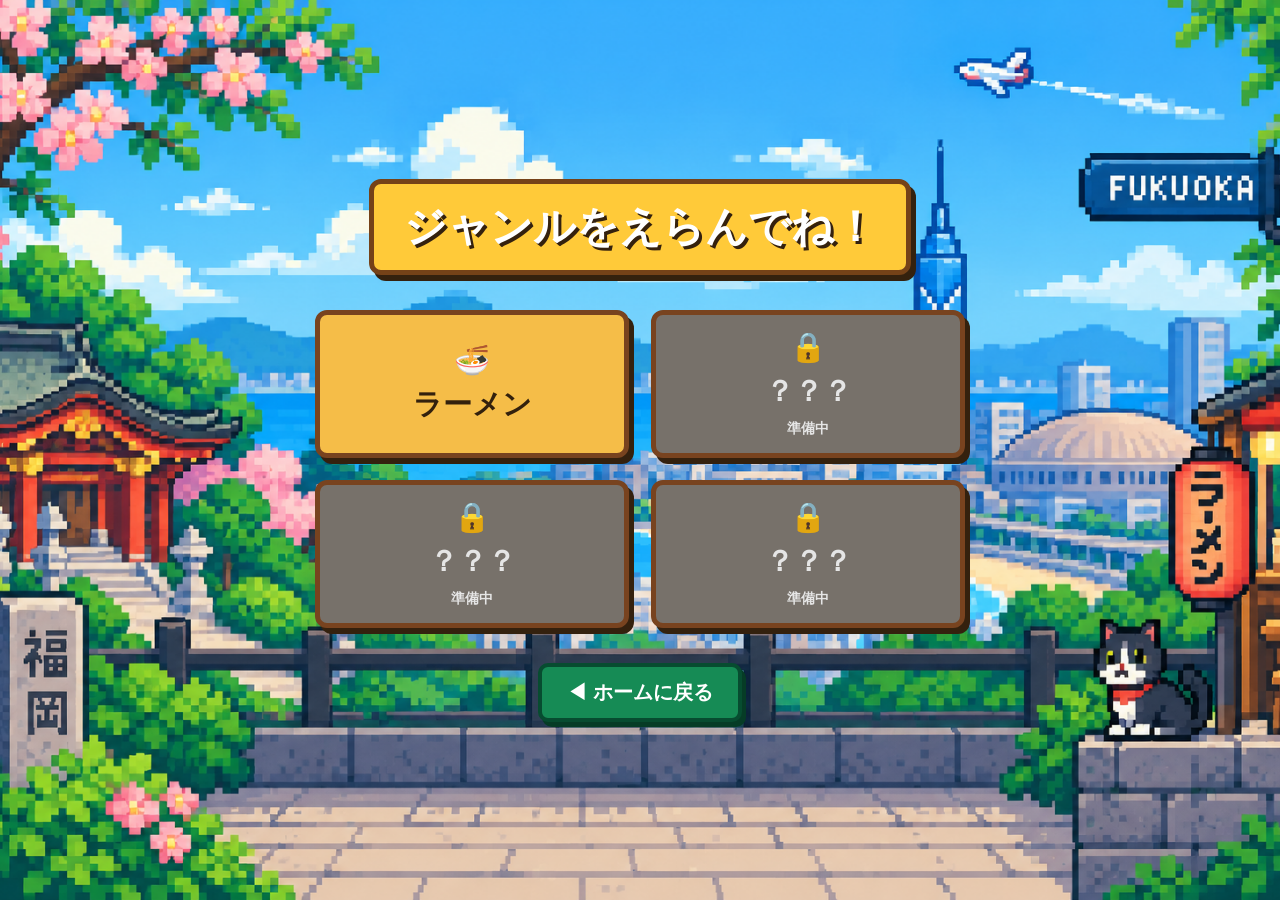
==== genre-select.html @ 771b862d "あ" ====
<!DOCTYPE html>
<html lang="ja">
<head>
  <meta charset="UTF-8">

  <!-- スマホでも画面サイズに合わせて表示する -->
  <meta name="viewport" content="width=device-width, initial-scale=1.0">

  <title>ジャンル選択 | 福岡コレクション</title>

  <style>
    /* すべての要素のサイズ計算を統一する */
    * {
      box-sizing: border-box;
    }

    /* 画面全体の背景 */
    body {
      margin: 0;
      min-height: 100vh;
      font-family: sans-serif;
      color: white;

      /* 元のステージ選択画面で使った背景画像 */
      background-image: url("images/stage-background.png");
      background-size: cover;
      background-position: center;
      background-repeat: no-repeat;
    }

    /* タイトルやボタンを中央に並べる */
    .container {
      min-height: 100vh;
      padding: 30px 15px;

      display: flex;
      flex-direction: column;
      align-items: center;
      justify-content: center;
      gap: 35px;
    }

    /* ジャンル選択のタイトル */
    .title {
      padding: 15px 30px;
      background: #ffca39;
      border: 5px solid #754218;
      border-radius: 12px;
      box-shadow: 5px 6px 0 #34210e;

      color: #ffffff;
      font-size: clamp(25px, 5vw, 42px);
      font-weight: bold;
      text-shadow: 3px 3px #34210e;
      text-align: center;
    }

    /* ジャンルボタンを2列に並べる */
    .genre-list {
      width: min(100%, 650px);
      display: grid;
      grid-template-columns: repeat(2, minmax(0, 1fr));
      gap: 22px;
    }

    /* ジャンルボタンの基本デザイン */
    .genre-button {
      min-height: 140px;
      padding: 15px;

      display: flex;
      flex-direction: column;
      align-items: center;
      justify-content: center;
      gap: 8px;

      background: #f5bd48;
      border: 5px solid #78431f;
      border-radius: 12px;
      box-shadow: 5px 6px 0 #34210e;

      color: #33210d;
      font-size: clamp(20px, 4vw, 29px);
      font-weight: bold;
      text-decoration: none;
      text-align: center;
    }

    /* ラーメンボタンを押したときの動き */
    .genre-button.available:active {
      transform: translateY(4px);
      box-shadow: 1px 2px 0 #34210e;
    }

    /* まだ遊べないジャンルのデザイン */
    .genre-button.locked {
      background: #77716a;
      color: #e5e5e5;
      cursor: not-allowed;
    }

    /* 準備中の文字 */
    .small-text {
      font-size: 14px;
    }

    /* ホームに戻るボタン */
    .back-button {
      padding: 12px 25px;
      background: #168b55;
      border: 4px solid #074c30;
      border-radius: 10px;
      box-shadow: 4px 5px 0 #063c26;

      color: white;
      font-size: 20px;
      font-weight: bold;
      text-decoration: none;
    }

    /* スマホで見やすいように調整する */
    @media (max-width: 480px) {
      .container {
        gap: 25px;
      }

      .genre-list {
        gap: 12px;
      }

      .genre-button {
        min-height: 115px;
      }
    }
  </style>
</head>

<body>

  <!-- ジャンル選択画面 -->
  <main class="container">

    <!-- タイトル -->
    <div class="title">
      ジャンルをえらんでね！
    </div>

    <!-- ジャンル選択ボタン一覧 -->
    <div class="genre-list">

      <!-- ラーメンを押すとエリア選択へ -->
      <a href="ramen-area.html"
         class="genre-button available">
        <span>🍜</span>
        <span>ラーメン</span>
      </a>

      <!-- 今後追加するジャンル -->
      <div class="genre-button locked">
        <span>🔒</span>
        <span>？？？</span>
        <span class="small-text">準備中</span>
      </div>

      <div class="genre-button locked">
        <span>🔒</span>
        <span>？？？</span>
        <span class="small-text">準備中</span>
      </div>

      <div class="genre-button locked">
        <span>🔒</span>
        <span>？？？</span>
        <span class="small-text">準備中</span>
      </div>

    </div>

    <!-- ホーム画面に戻る -->
    <a href="index.html" class="back-button">
      ◀ ホームに戻る
    </a>

  </main>

</body>
</html>
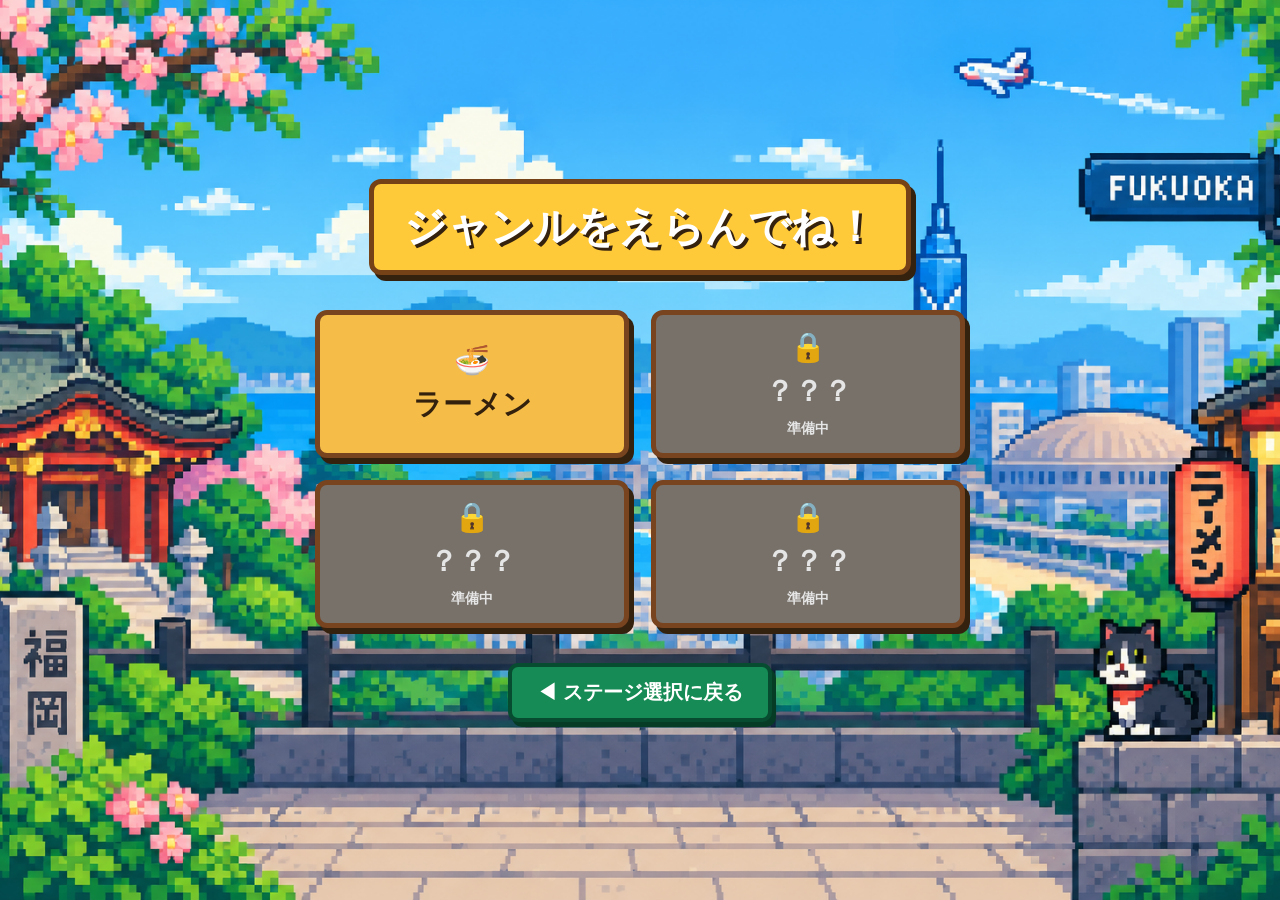
==== commit 8a96e452: "a" ====
--- a/genre-select.html
+++ b/genre-select.html
@@ -177,10 +177,10 @@
 
     </div>
 
-    <!-- ホーム画面に戻る -->
-    <a href="index.html" class="back-button">
-      ◀ ホームに戻る
-    </a>
+    <!-- ステージ選択画面へ戻る -->
+<a href="stage-select.html" class="back-button">
+  ◀ ステージ選択に戻る
+</a>
 
   </main>
 
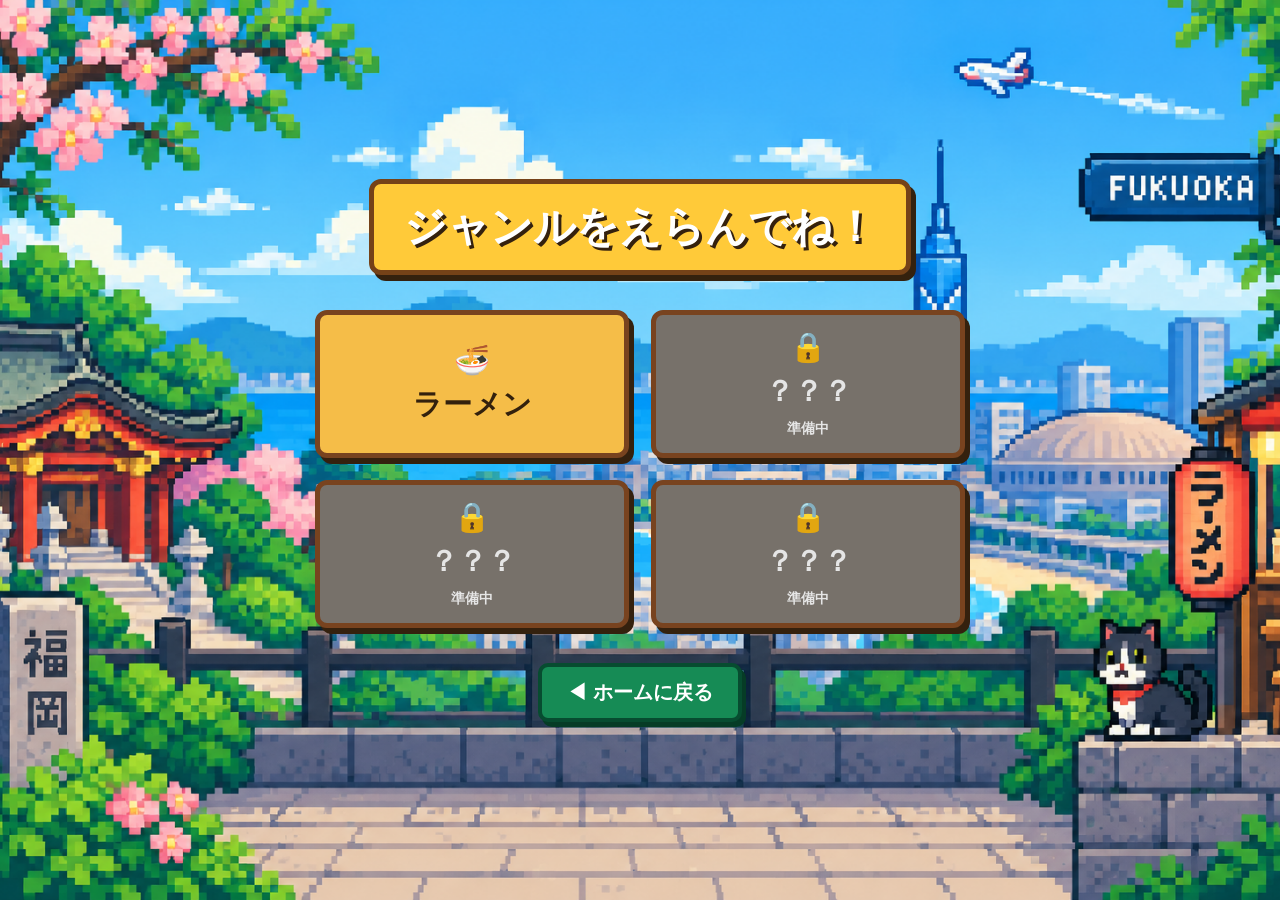
==== commit 5635a33d: "あ" ====
--- a/genre-select.html
+++ b/genre-select.html
@@ -177,9 +177,9 @@
 
     </div>
 
-    <!-- ステージ選択画面へ戻る -->
-<a href="stage-select.html" class="back-button">
-  ◀ ステージ選択に戻る
+   <!-- ホーム画面に戻るボタン -->
+<a href="index.html" class="back-button">
+  ◀ ホームに戻る
 </a>
 
   </main>
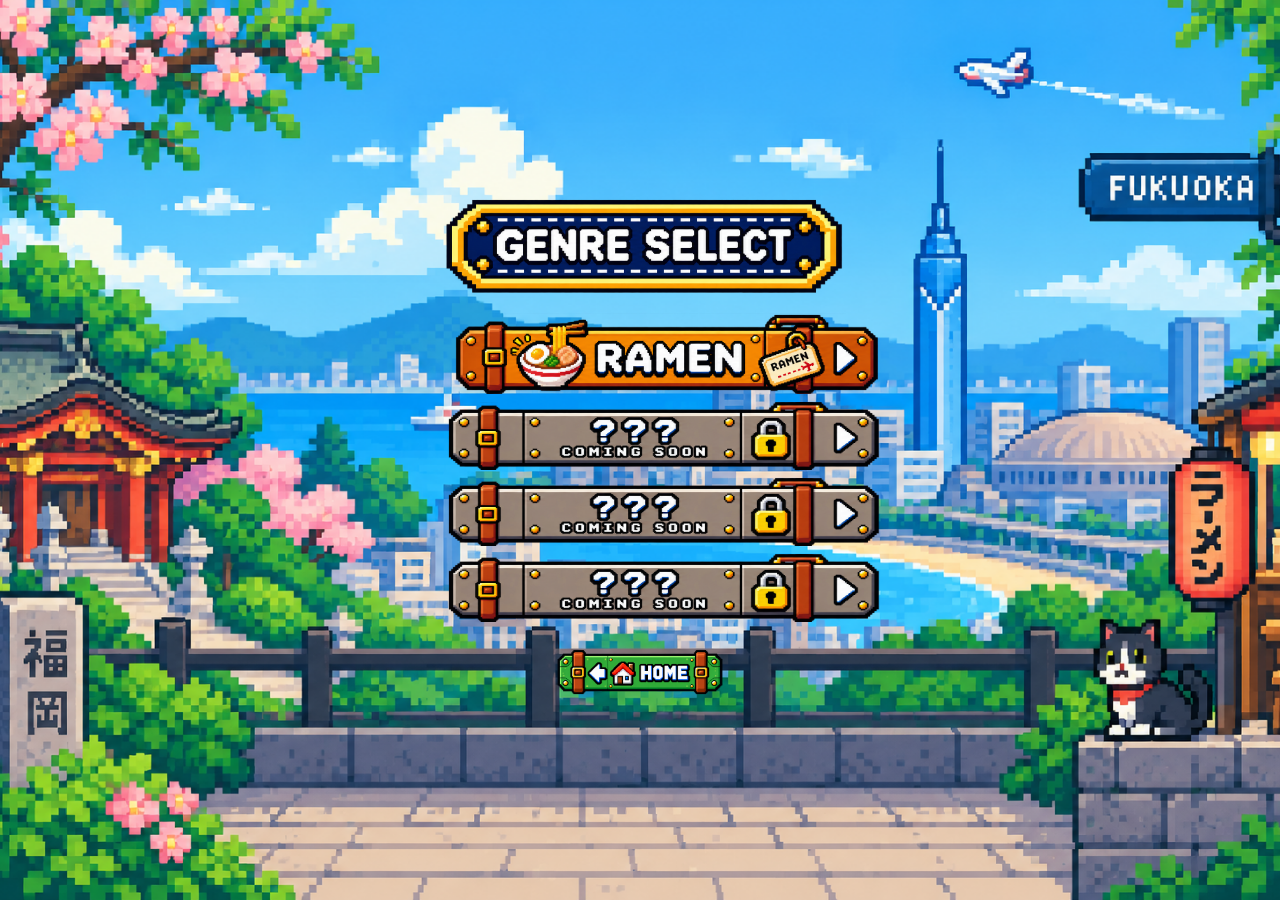
==== commit 5a7c16c2: "a" ====
--- a/genre-select.html
+++ b/genre-select.html
@@ -4,183 +4,198 @@
 <head>
   <meta charset="UTF-8">
 
-  <!-- スマホでも画面サイズに合わせて表示する -->
+  <!-- スマホ対応 -->
   <meta name="viewport" content="width=device-width, initial-scale=1.0">
 
   <title>ジャンル選択 | 福岡コレクション</title>
 
   <style>
-    /* すべての要素のサイズ計算を統一する */
+
+    /* サイズ計算の基本設定 */
     * {
       box-sizing: border-box;
     }
 
-    /* 画面全体の背景 */
+    /* 背景画像：今までの背景をそのまま使用 */
     body {
       margin: 0;
       min-height: 100vh;
       font-family: sans-serif;
-      color: white;
-
-      /* 元のステージ選択画面で使った背景画像 */
+
       background-image: url("images/stage-background.png");
       background-size: cover;
       background-position: center;
       background-repeat: no-repeat;
-    }
-
-    /* タイトルやボタンを中央に並べる */
+      background-attachment: fixed;
+    }
+
+    /* 画面全体の配置 */
     .container {
       min-height: 100vh;
-      padding: 30px 15px;
+      padding: 20px 15px;
 
       display: flex;
       flex-direction: column;
       align-items: center;
       justify-content: center;
-      gap: 35px;
-    }
-
-    /* ジャンル選択のタイトル */
-    .title {
-      padding: 15px 30px;
-      background: #ffca39;
-      border: 5px solid #754218;
-      border-radius: 12px;
-      box-shadow: 5px 6px 0 #34210e;
-
-      color: #ffffff;
-      font-size: clamp(25px, 5vw, 42px);
-      font-weight: bold;
-      text-shadow: 3px 3px #34210e;
-      text-align: center;
-    }
-
-    /* ジャンルボタンを2列に並べる */
+
+      /* タイトル・ボタン一覧の間隔 */
+      gap: 20px;
+    }
+
+    /* =================================
+       ジャンル選択タイトル画像
+       ================================= */
+
+    .title-image {
+      width: 480px;
+      max-width: 85vw;
+      height: auto;
+      display: block;
+    }
+
+    /* =================================
+       ジャンルボタン一覧
+       ================================= */
+
     .genre-list {
-      width: min(100%, 650px);
-      display: grid;
-      grid-template-columns: repeat(2, minmax(0, 1fr));
-      gap: 22px;
-    }
-
-    /* ジャンルボタンの基本デザイン */
-    .genre-button {
-      min-height: 140px;
-      padding: 15px;
+      width: 100%;
 
       display: flex;
       flex-direction: column;
       align-items: center;
-      justify-content: center;
+
+      /* ボタン同士の間隔 */
       gap: 8px;
-
-      background: #f5bd48;
-      border: 5px solid #78431f;
-      border-radius: 12px;
-      box-shadow: 5px 6px 0 #34210e;
-
-      color: #33210d;
-      font-size: clamp(20px, 4vw, 29px);
-      font-weight: bold;
+    }
+
+    /* ジャンルボタンの大きさ */
+    .genre-button {
+      display: block;
+      width: 480px;
+      max-width: 90vw;
       text-decoration: none;
-      text-align: center;
-    }
-
-    /* ラーメンボタンを押したときの動き */
-    .genre-button.available:active {
-      transform: translateY(4px);
-      box-shadow: 1px 2px 0 #34210e;
-    }
-
-    /* まだ遊べないジャンルのデザイン */
-    .genre-button.locked {
-      background: #77716a;
-      color: #e5e5e5;
+    }
+
+    /* ボタン画像の表示設定 */
+    .genre-button img {
+      display: block;
+      width: 100%;
+      height: auto;
+    }
+
+    /* 選択可能なボタン */
+    .available {
+      cursor: pointer;
+    }
+
+    /* 未解放ボタン */
+    .locked {
       cursor: not-allowed;
     }
 
-    /* 準備中の文字 */
-    .small-text {
-      font-size: 14px;
-    }
-
-    /* ホームに戻るボタン */
+    /* =================================
+       ホームに戻るボタン
+       ================================= */
+
     .back-button {
-      padding: 12px 25px;
-      background: #168b55;
-      border: 4px solid #074c30;
-      border-radius: 10px;
-      box-shadow: 4px 5px 0 #063c26;
-
-      color: white;
-      font-size: 20px;
-      font-weight: bold;
-      text-decoration: none;
-    }
-
-    /* スマホで見やすいように調整する */
-    @media (max-width: 480px) {
+      display: block;
+      width: 180px;
+      max-width: 50vw;
+    }
+
+    .back-button img {
+      display: block;
+      width: 100%;
+      height: auto;
+    }
+
+    /* =================================
+       スマホ画面用の調整
+       ================================= */
+
+    @media (max-width: 600px) {
+
       .container {
-        gap: 25px;
+        padding: 20px 10px;
+        gap: 15px;
+      }
+
+      .title-image {
+        width: 340px;
+      }
+
+      .genre-button {
+        width: 360px;
       }
 
       .genre-list {
-        gap: 12px;
-      }
-
-      .genre-button {
-        min-height: 115px;
-      }
-    }
+        gap: 10px;
+      }
+
+      .back-button {
+        width: 150px;
+      }
+
+    }
+
   </style>
 </head>
 
 <body>
 
-  <!-- ジャンル選択画面 -->
   <main class="container">
 
-    <!-- タイトル -->
-    <div class="title">
-      ジャンルをえらんでね！
-    </div>
-
-    <!-- ジャンル選択ボタン一覧 -->
+    <!-- ジャンル選択タイトル -->
+    <img
+      src="images/genre-title.png"
+      alt="GENRE SELECT"
+      class="title-image">
+
+    <!-- ジャンルボタン一覧 -->
     <div class="genre-list">
 
-      <!-- ラーメンを押すとエリア選択へ -->
+      <!-- ラーメン：エリア選択画面に移動 -->
       <a href="ramen-area.html"
          class="genre-button available">
-        <span>🍜</span>
-        <span>ラーメン</span>
+
+        <img
+          src="images/ramen-button.png"
+          alt="RAMEN">
+
       </a>
 
-      <!-- 今後追加するジャンル -->
+      <!-- 未解放ジャンル 2 -->
       <div class="genre-button locked">
-        <span>🔒</span>
-        <span>？？？</span>
-        <span class="small-text">準備中</span>
+        <img
+          src="images/locked-button.png"
+          alt="COMING SOON">
       </div>
 
+      <!-- 未解放ジャンル 3 -->
       <div class="genre-button locked">
-        <span>🔒</span>
-        <span>？？？</span>
-        <span class="small-text">準備中</span>
+        <img
+          src="images/locked-button.png"
+          alt="COMING SOON">
       </div>
 
+      <!-- 未解放ジャンル 4 -->
       <div class="genre-button locked">
-        <span>🔒</span>
-        <span>？？？</span>
-        <span class="small-text">準備中</span>
+        <img
+          src="images/locked-button.png"
+          alt="COMING SOON">
       </div>
 
     </div>
 
-   <!-- ホーム画面に戻るボタン -->
-<a href="index.html" class="back-button">
-  ◀ ホームに戻る
-</a>
+    <!-- ホーム画面に戻る -->
+    <a href="index.html" class="back-button">
+
+      <img
+        src="images/home-button.png"
+        alt="HOME">
+
+    </a>
 
   </main>
 
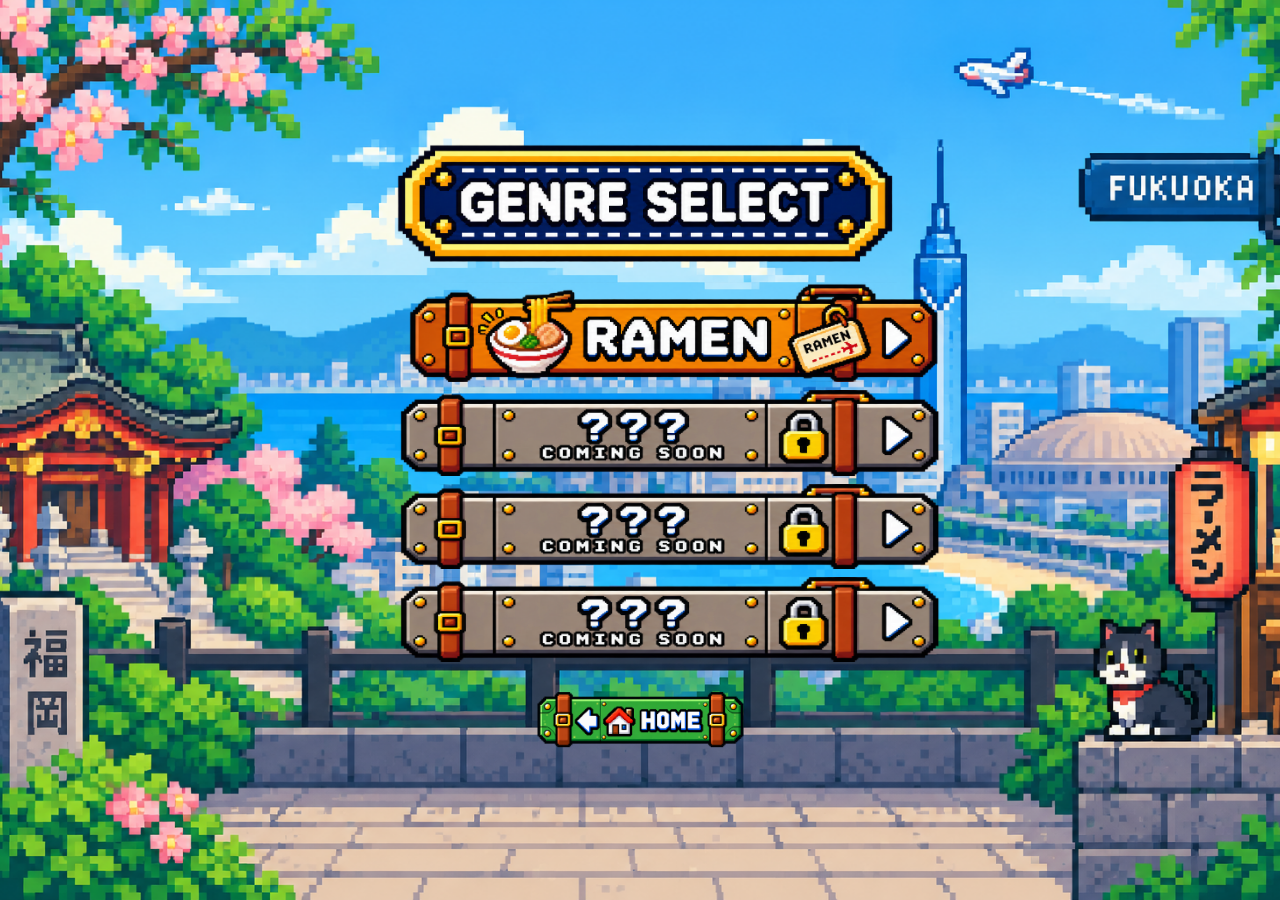
==== commit 1311778e: "a" ====
--- a/genre-select.html
+++ b/genre-select.html
@@ -139,6 +139,42 @@
 
     }
 
+    /* =================================
+   タイトルとボタンのサイズ調整
+   ================================= */
+
+/* ジャンル選択タイトル */
+.title-image {
+  width: 600px;
+  max-width: 85vw;
+}
+
+/* ラーメン・未解放ボタン */
+.genre-button {
+  width: 600px;
+  max-width: 90vw;
+}
+
+/* ホームに戻るボタン */
+.back-button {
+  width: 225px;
+  max-width: 50vw;
+}
+
+/* スマホ画面のサイズ調整 */
+@media (max-width: 600px) {
+  .title-image {
+    width: 380px;
+  }
+
+  .genre-button {
+    width: 420px;
+  }
+
+  .back-button {
+    width: 180px;
+  }
+}
   </style>
 </head>
 
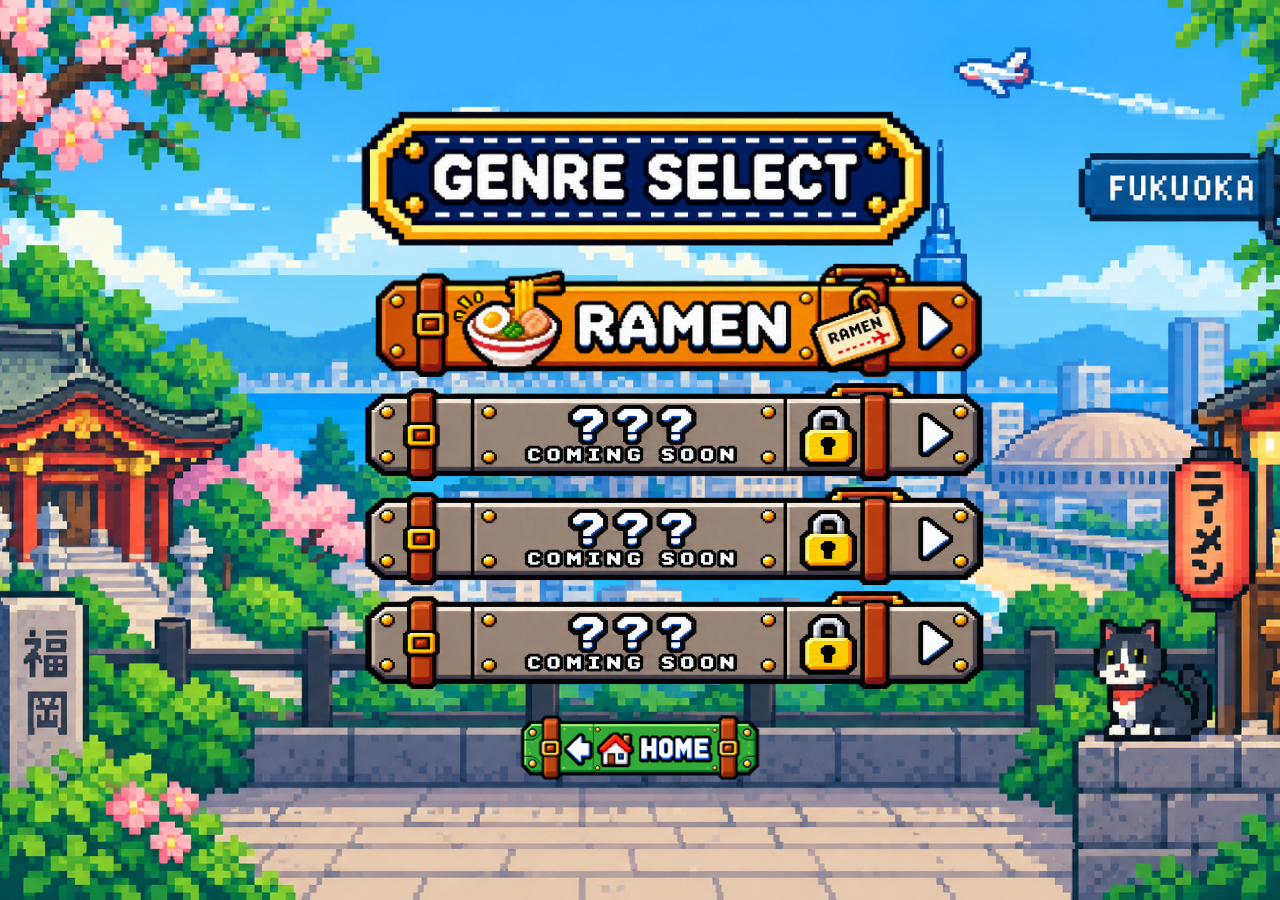
==== commit 53d759d7: "あ" ====
--- a/genre-select.html
+++ b/genre-select.html
@@ -175,6 +175,53 @@
     width: 180px;
   }
 }
+/* =================================
+   ジャンル選択画面のサイズ調整
+   ================================= */
+
+/* GENRE SELECTのタイトル */
+.title-image {
+  width: 690px;
+  max-width: 85vw;
+}
+
+/* ラーメン・未解放ボタン */
+.genre-button {
+  width: 690px;
+  max-width: 90vw;
+}
+
+/* ホームに戻るボタン */
+.back-button {
+  width: 260px;
+  max-width: 50vw;
+}
+
+/* 全体の余白を調整 */
+.container {
+  gap: 15px;
+  padding: 15px;
+}
+
+/* ボタン同士の間隔 */
+.genre-list {
+  gap: 6px;
+}
+
+/* スマホ画面用の調整 */
+@media (max-width: 600px) {
+  .title-image {
+    width: 420px;
+  }
+
+  .genre-button {
+    width: 450px;
+  }
+
+  .back-button {
+    width: 200px;
+  }
+}
   </style>
 </head>
 
